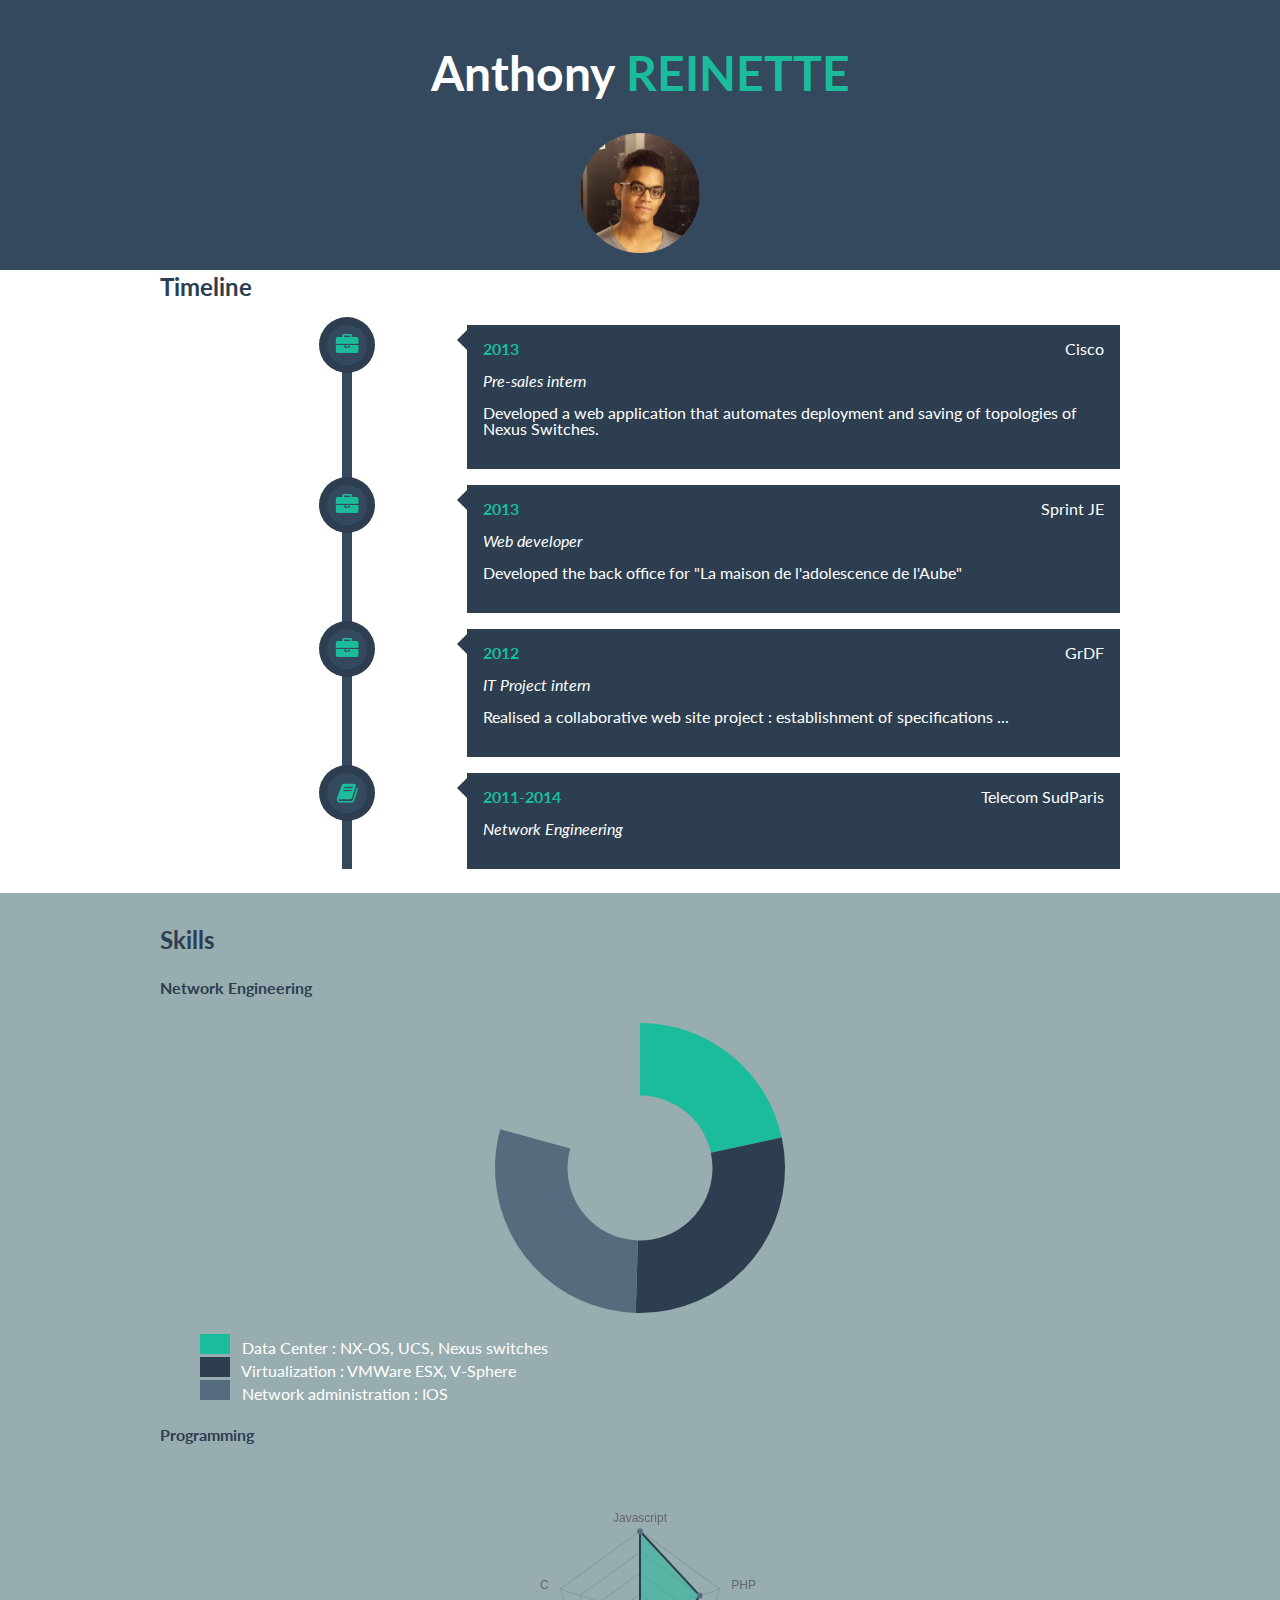
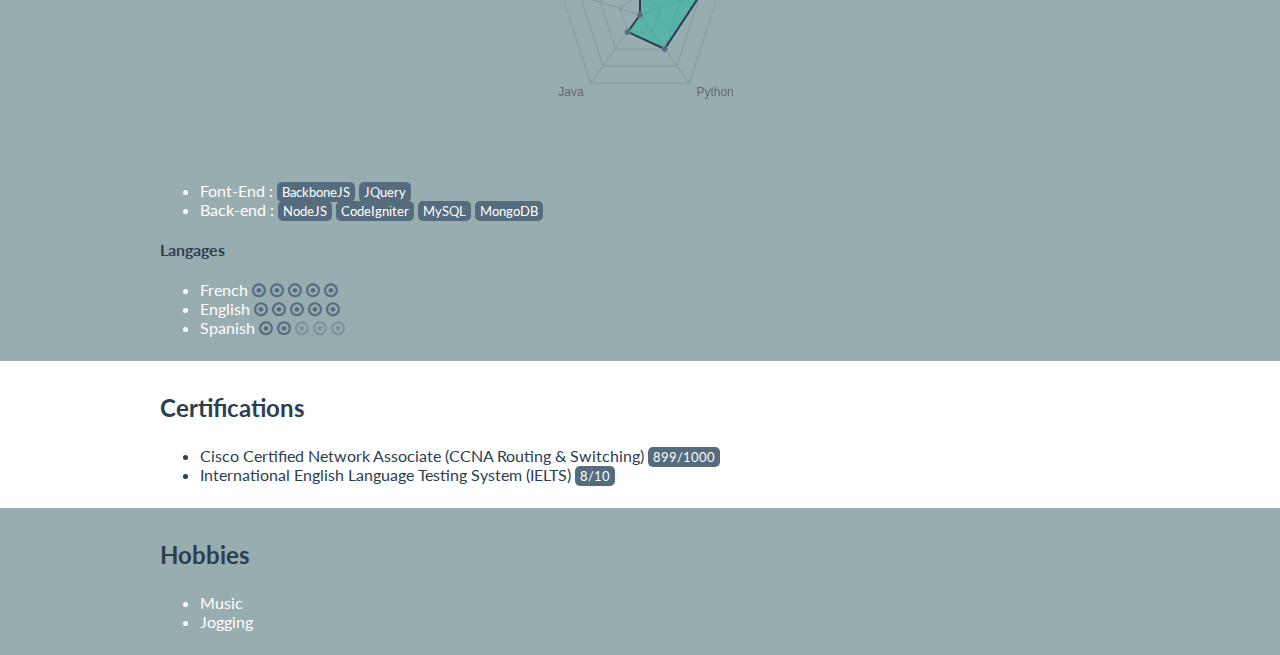
==== index.html @ d1db718c "Added v0" ====
<!DOCTYPE html>
<!--[if lt IE 7]>      <html class="no-js lt-ie9 lt-ie8 lt-ie7"> <![endif]-->
<!--[if IE 7]>         <html class="no-js lt-ie9 lt-ie8"> <![endif]-->
<!--[if IE 8]>         <html class="no-js lt-ie9"> <![endif]-->
<!--[if gt IE 8]><!--> <html class="no-js"> <!--<![endif]-->
    <head>
        <meta charset="utf-8">
        <meta http-equiv="X-UA-Compatible" content="IE=edge">
        <title></title>
        <meta name="description" content="">
        <meta name="viewport" content="width=device-width, initial-scale=1">
        <link rel="stylesheet" href="style.css">
        <link href="http://netdna.bootstrapcdn.com/font-awesome/4.0.3/css/font-awesome.css" rel="stylesheet">


        <!-- Place favicon.ico and apple-touch-icon.png in the root directory -->
    </head>
    <body>
        <!--[if lt IE 7]>
            <p class="browsehappy">You are using an <strong>outdated</strong> browser. Please <a href="http://browsehappy.com/">upgrade your browser</a> to improve your experience.</p>
        <![endif]-->
        <nav>
        	<ul>
        		<li><a href="" title="">Education</a></li>
        		<li><a href="" title="">Professional Experiences</a></li>
        		<li><a href="" title="">Skills</a></li>
        		<li><a href="" title="">Certifications</a></li>
        		<li><a href="" title="">Hobbies</a></li>

        	</ul>
        </nav>
        <div class="container">
	        <section id="presentation"><h1>Anthony <span class="green-text">REINETTE</span></h1><img src="profile.jpg" alt=""></section>
	        <section id="timeLine">
	        	<h3>Timeline</h3>
		        	<ul class="timeLineContainer">
                        <li>
                            <div class="TimeLineIcon"><i class="fa fa-briefcase green-text"></i></div>
                            <div class="timeLineContent"><b class="green-text">2013</b><span>Cisco</span>
                            <p><i>Pre-sales intern</i></p>
                            <p>Developed a web application that automates deployment and saving of topologies of Nexus Switches.</p>
                        </div>


                        </li>
                        <li>
                            <div class="TimeLineIcon"><i class="fa fa-briefcase green-text"></i></div>
                            <div class="timeLineContent"><b class="green-text">2013</b><span>Sprint JE</span>
                            <p><i>Web developer</i></p>
                            <p>Developed the back office for "La maison de l'adolescence de l'Aube"</p>
                        </div>


                        </li>
                        <li>
                            <div class="TimeLineIcon"><i class="fa fa-briefcase green-text"></i></div>
                            <div class="timeLineContent"><b class="green-text">2012</b><span>GrDF</span>
                            <p><i>IT Project intern</i></p>
                            <p>Realised a collaborative web site project : establishment of specifications ...</p>
                        </div>


                        </li>
                        <li>
                            <div class="TimeLineIcon"><i class="fa fa-book green-text"></i></div>
                            <div class="timeLineContent"><b class="green-text">2011-2014</b><span>Telecom SudParis</span>
                            <p><i>Network Engineering</i></p>
                        </div>


                        </li>                                                

		        	</ul>
	        </section>
	        <section id="skills">
	        	<h3>Skills</h3>
                <h4>Network Engineering</h4>
                <canvas id="networkskills" width="300" height="300"></canvas>
                <ul class="legend">
                    <li><span class="skilllegend" style='background:#1abc9c;'> </span> Data Center : NX-OS, UCS, Nexus switches</li>
                    <li><span class="skilllegend" style='background:#2C3E50;'> </span> Virtualization : VMWare ESX, V-Sphere</li>
                    <li><span class="skilllegend" style='background:#546C7D;'> </span> Network administration : IOS</li>
                </ul>
                <h4>Programming</h4>
                
                    <canvas id="programmingskills" width="300" height="300">
                        
                    </canvas>
                <ul>
                    <li> Font-End : <span class="badge" >BackboneJS</span> <span class="badge">JQuery</span></li>
                    <li>Back-end : <span class="badge">NodeJS</span> <span class="badge">CodeIgniter</span> <span class="badge">MySQL</span> <span class="badge">MongoDB</span>
                </ul>
                <h4>Langages</h4>
                <ul>
                    <li>French <i class="fa fa-dot-circle-o validpoint"></i> <i class="fa fa-dot-circle-o validpoint"></i> <i class="fa fa-dot-circle-o validpoint"></i> <i class="fa fa-dot-circle-o validpoint"></i> <i class="fa fa-dot-circle-o validpoint"></i></li>
                    <li>English <i class="fa fa-dot-circle-o validpoint"></i> <i class="fa fa-dot-circle-o validpoint"></i> <i class="fa fa-dot-circle-o validpoint"></i> <i class="fa fa-dot-circle-o validpoint"></i> <i class="fa fa-dot-circle-o validpoint"></i></li>
                    <li>Spanish <i class="fa fa-dot-circle-o validpoint"></i> <i class="fa fa-dot-circle-o validpoint"></i> <i class="fa fa-dot-circle-o invalidpoint"></i> <i class="fa fa-dot-circle-o invalidpoint"></i> <i class="fa fa-dot-circle-o invalidpoint"></i></li>
                </ul>
                
                <p></p>
	        </section> 
	        <section id="certifications">
	        	<h3>Certifications</h3>
                <ul>
                    <li>Cisco Certified Network Associate (CCNA Routing & Switching) <span class="badge">899/1000</span></li>
                    <li>International English Language Testing System (IELTS) <span class="badge">8/10</span></li>
                </ul>
	        </section>
	        <section id="hobbies">
	        	<h3>Hobbies</h3>
                <ul>
                    <li>Music</li>
                    <li>Jogging</li>
                </ul>
	        </section>
	    </div>
    </body>
    <script type="text/javascript" src="chart.min.js"></script>
    <script type="text/javascript">
    var ctx1 = document.getElementById("networkskills").getContext("2d");
    var ctx2 = document.getElementById("programmingskills").getContext("2d");
    var data1 = [
        {
            value: 30,
            color:"#1abc9c"
        },
        {
            value : 40,
            color : "#2C3E50"
        },
        {
            value : 40,
            color : "#546C7D"
        }
    ];
    var data2 = {
    labels : ["Javascript","PHP","Python","Java","C"],
    datasets : [
            {
                fillColor : "rgba(26,188,156,0.5)",
                strokeColor : "rgb(44,62,80)",
                pointColor : "#546C7D",
                pointStrokeColor : "#fff",
                data : [5,4,3,2,1]
            }
        ]
    }
    var options1 = {segmentShowStroke : false};
    var options2 = {pointDotStrokeWidth : 0.1};
    new Chart(ctx1).Doughnut(data1,options1);
    new Chart(ctx2).Radar(data2,options2);
    </script>
</html>
---- style.css ----
@import url(http://fonts.googleapis.com/css?family=Lato);
body
{
	color : white;
	font-family: Lato;
}

h2,h3,h4,h5
{
	color : #2C3E50;
}

.green-text
{
	color :#1abc9c;
}

.badge
{
	background-color : #546C7D;
	border-radius: 5px;
	padding-top : 2px;
	padding-bottom: 2px;
	padding-left: 5px;
	padding-right: 5px;
	font-size: 0.8em;
	color : white;
}

.container
{

	position : absolute;
	width: 100%;
	top:0;
	left:0;
}
nav{
	background-color :grey;
	z-index: 100;
	position : absolute;
	height : 100%;
	width : 300px;
	top : 0px;
	left : -300px;	
}

section
{
	padding : 0.5em;
	margin: auto;
}

section:nth-child(odd)
{
	background: #98ADB0;
}

#presentation
{
	text-align: center;
	position : absolute;
	color : white;
	background-color : #34495E;
	width: 100%;
	top : 0;	
}

#presentation img
{
	margin : auto;
	width : 4em;
	height : 4em;
	border-radius: 50%;
}

#timeLine
{
	margin-top : 10em;
}

.timeLineContainer
{
	margin: 1em 0 0 0;
    padding: 0;
    list-style: none;
    position: relative;
}

.timeLineContainer:before
{
	content: '';
    position: absolute;
    top: 0;
    bottom: 0;
    width: 10px;
    background: #34495E;
    left: 20%;
    margin-left: -10px;
}

.timeLineContainer > li
{
	position : relative;
}

.timeLineContainer > li .timeLineContent
{
	background : #2c3e50;
	margin: 0 0 1em 32%;
    color: #fff;
    padding: 1em;
    position : relative;
    line-height: 1em;

}

.timeLineContainer > li .timeLineContent span
{
    float: right;
}

.timeLineContainer > li .timeLineContent:after
{
	right: 100%;
    border: solid transparent;
    content: " ";
    height: 0;
    width: 0;
    position: absolute;
    pointer-events: none;
    border-right-color: #2c3e50;
    border-width: 10px;
    top: 5px;
}


.timeLineContainer > li .TimeLineIcon
{
	width: 40px;
    height: 40px;
    speak: none;
    font-size: 1.4em;
    line-height: 40px;
    -webkit-font-smoothing: antialiased;
    position: absolute;
    color: white;
    background: #34495e;
    border-radius: 50%;
    box-shadow: 0 0 0 8px #2c3e50;
    text-align: center;
    left: 20%;
    top: 0;
    margin: 0 0 0 -25px;
}


#skills > .legend 
{
	list-style: none;
}

#skills > .legend li .skilllegend
{
	background: black;
	display : inline-block;
	width: 30px;
	height: 20px;
	margin-right: 0.5em;
}

#skills > canvas
{
	margin : auto;
	display : block;
}

.validpoint{
	color: #546C7D;
}

.invalidpoint
{
	color : #546C7D;
	opacity: 0.4;
}

#certifications
{
	color : #2C3E50;
}


@media screen and (min-width: 40.5em) {

	#presentation
	{
		font-size : 1.5em;
		padding-left : 0em;
	}

	#presentation img
	{
		width: 5em;
		height: 5em;
	}

	#timeLine
	{
		margin-top : 15em;
	}

	section
	{
		padding-left : 10em;
		padding-right : 10em;
	}

	h3{
		font-size: 1.5em;
	}

}
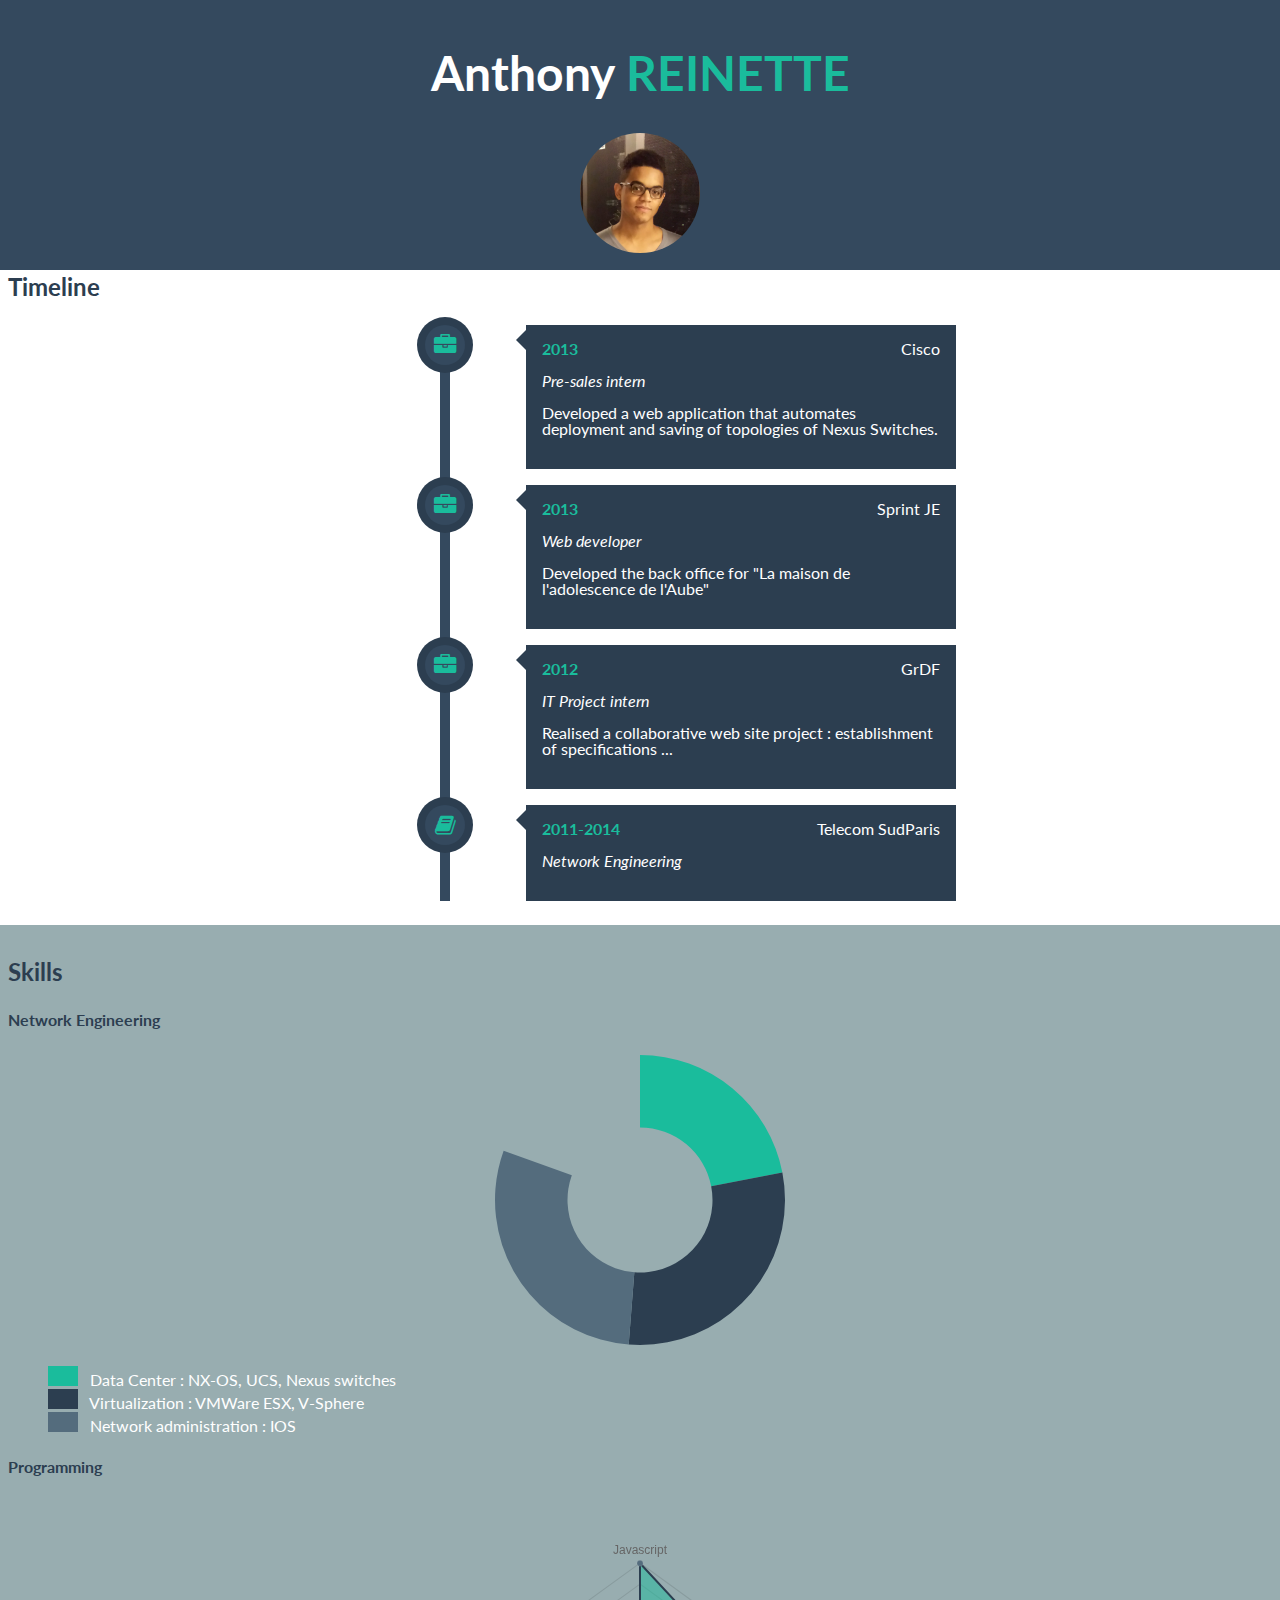
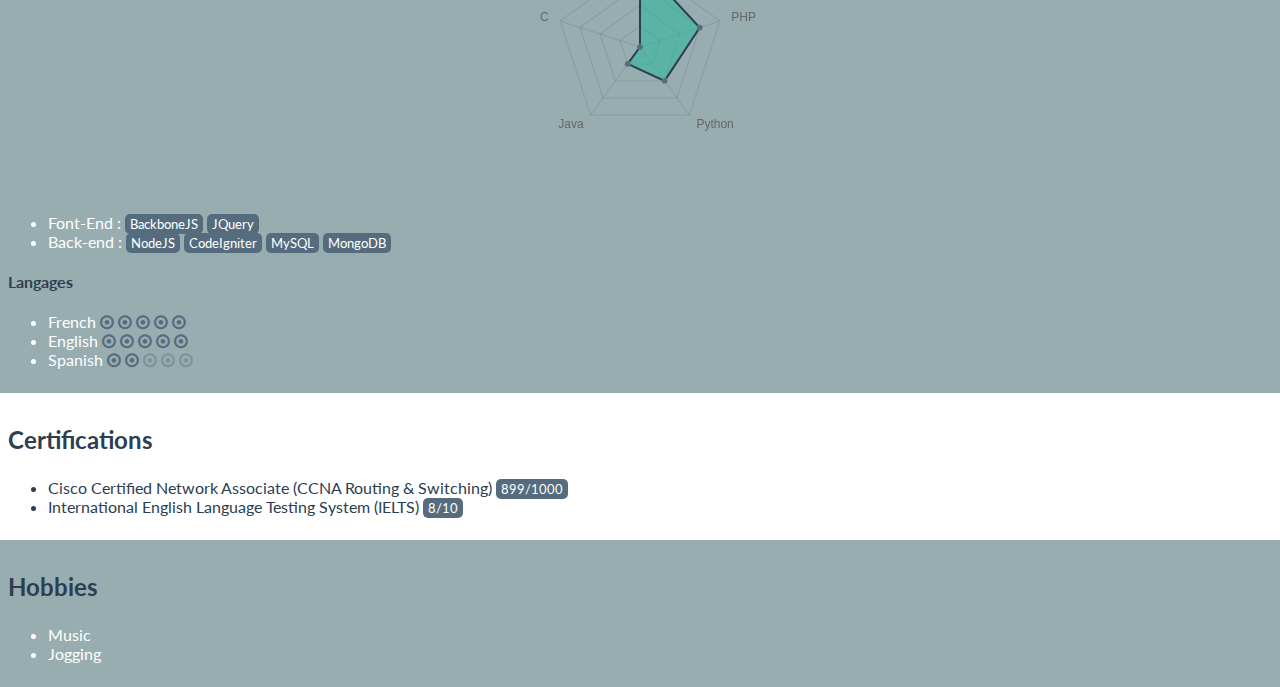
==== commit baefe778: "Fixed layout problem" ====
--- a/index.html
+++ b/index.html
@@ -33,6 +33,7 @@
 	        <section id="presentation"><h1>Anthony <span class="green-text">REINETTE</span></h1><img src="profile.jpg" alt=""></section>
 	        <section id="timeLine">
 	        	<h3>Timeline</h3>
+                <div class="sectionContainer">
 		        	<ul class="timeLineContainer">
                         <li>
                             <div class="TimeLineIcon"><i class="fa fa-briefcase green-text"></i></div>
@@ -71,6 +72,7 @@
                         </li>                                                
 
 		        	</ul>
+                </div>
 	        </section>
 	        <section id="skills">
 	        	<h3>Skills</h3>
--- a/style.css
+++ b/style.css
@@ -54,6 +54,12 @@
 section:nth-child(odd)
 {
 	background: #98ADB0;
+}
+
+section .sectionContainer
+{
+	width : 50%;
+	margin : auto;
 }
 
 #presentation
@@ -212,8 +218,7 @@
 
 	section
 	{
-		padding-left : 10em;
-		padding-right : 10em;
+	
 	}
 
 	h3{
